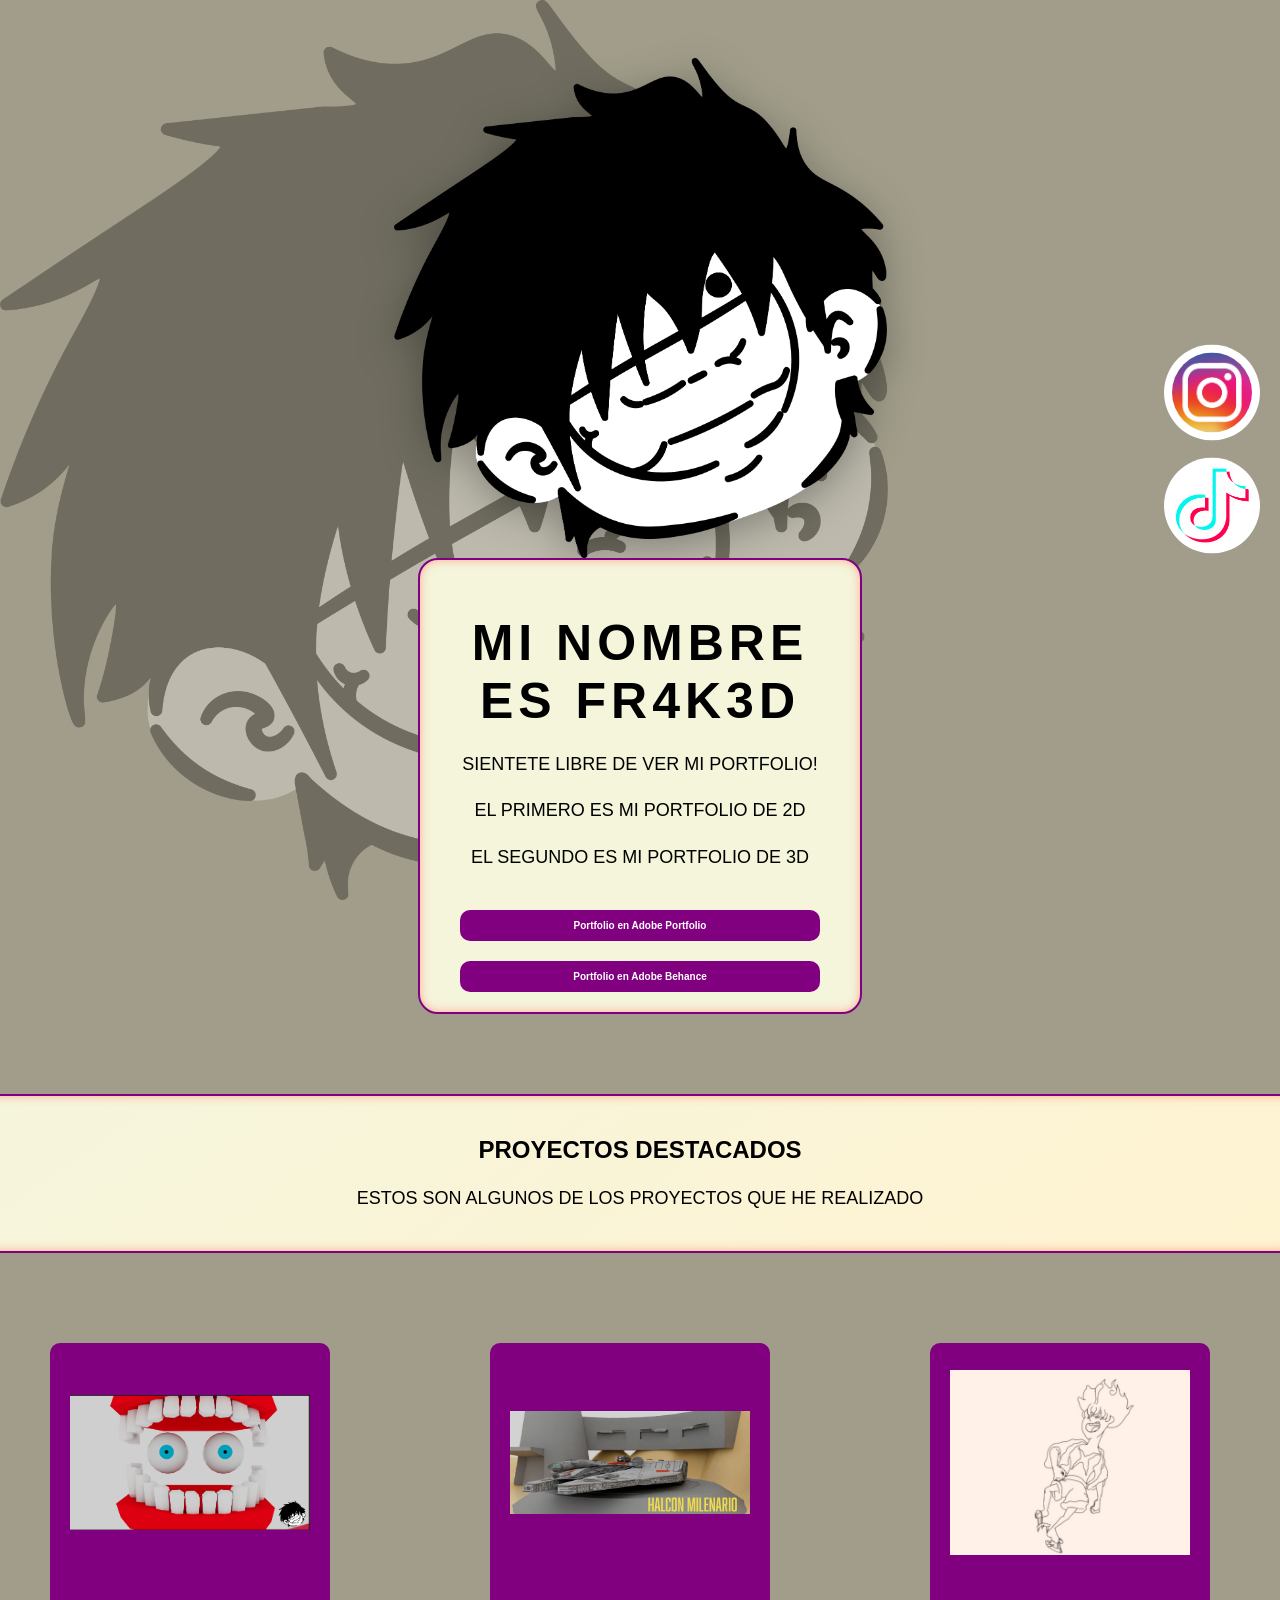
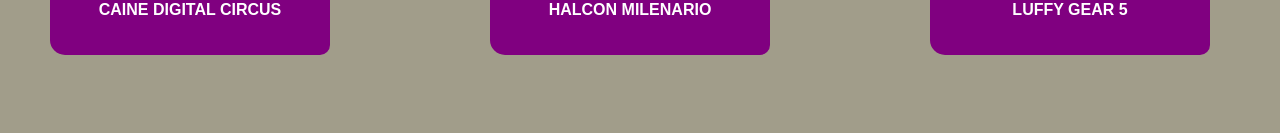
==== index.html @ 6e53e51e "Add files via upload" ====
<!DOCTYPE html>
<html lang="es-MX">
<head>
    <meta charset="UTF-8">
    <meta name="viewport" content="width=device-width, initial-scale=1.0">
    <title>Document</title>
    <link rel="stylesheet" href="style.css">    
</head>
<body>
    
    <div class="contenedor"></div>

    <div class="texto">

        <h1>MI NOMBRE ES FR4K3D</h1>

        <p>SIENTETE LIBRE DE VER MI PORTFOLIO!</p>

        <p>EL PRIMERO ES MI PORTFOLIO DE 2D</p>

        <p>EL SEGUNDO ES MI PORTFOLIO DE 3D</p>

        <a href="https://al030134312120.myportfolio.com/" class="boton-redireccion">
            Portfolio en Adobe Portfolio
        </a>

        <br>

        <a href="https://www.behance.net/carlorodrigu1" class="boton-redireccion">
            Portfolio en Adobe Behance
        </a>

    </div>


    <div class="caja-proyectos">
        
        <h2>PROYECTOS DESTACADOS</h2>

        <p>
            ESTOS SON ALGUNOS DE LOS PROYECTOS QUE HE REALIZADO
        </p>
    </div>

    <div class="proyectos-grid">
        <div class="card caine-digital-circus">
            <a href="https://al030134312120.myportfolio.com/caine-digital-circus" class="boton-redireccion">
                <img src="DIGITAL_CIRCUS_CANE.png" alt="CAINE DIGITAL CIRCUS">

                <h3>CAINE DIGITAL CIRCUS</h3>
    
            </a>
        </div>

        <div class="card halcon-milenario">
            <a href="https://www.behance.net/gallery/245576277/HALCON-MILENARIO" class="boton-redireccion">
                <img src="HALCON_MILENARIO.png" alt="HALCON MILENARIO">

                <h3>HALCON MILENARIO</h3>
    
            </a>
        </div>

        <div class="card luffy-gear-5-transformacion">
            <a href="https://al030134312120.myportfolio.com/luffy-gear-5-transformacion" class="boton-redireccion">
                <img src="LUFFY_GEAR_5.png" alt="LUFFY GEAR 5 TRANSFORMATION">

                <h3>LUFFY GEAR 5</h3>
    
            </a>
        </div>

    </div>
    <div class="redes-fijas">

        <a href="https://www.instagram.com/fr4k3d?igsh=MTZzcXRoNm95N3poaQ==" target="_blank">
            <img src="instagram_icono.png" alt="INSTAGRAM">
        </a>

        <a href="https://www.tiktok.com/@jrfkirng?_r=1&_t=ZS-96EQ68YxciD" target="_blank">
            <img src="tiktok_icono.png" alt="TIKTOK">
        </a>

    </div>


</body>
</html>
---- style.css ----
@keyframes flotar {
    0%, 100% {
        transform: translateY(0);
    }
    50% {
        transform: translateY(-35px);
    }
}

body{
    position: relative
}

body::before{
    content: "";
    position: fixed;
    top: 0;
    left: 0;
    width: 100%;
    height: 100%;

    background-image: url("LOGO_FINAL_EN_NEGRO.png");
    background-size: contain;
    background-repeat: no-repeat;
    background-position: left center;

    opacity: 0.3;

    z-index: 0;

    pointer-events: none;
}

body,html{
    font-family: Arial, Helvetica, sans-serif;
    min-height: 100vh;
    width: 100%;

    display: flex;
    flex-direction: column;

    justify-content: flex-start;
    align-items: center;
    background-color: #a19d8a;

    overflow-x: hidden;
}

.contenedor{
    filter: drop-shadow(0px 10px 20px rgba(0, 0, 0, 0.3));
    margin-top: 50px;
    
    width: 500px;
    height: 500px;
    background-image: url("LOGO_FINAL_EN_NEGRO.png");
    background-size: contain;
    background-repeat: no-repeat;
    background-position: center;
    display: flex;
    justify-content: center;
    align-items: center;
    border-radius: 20px;

    animation: flotar 3s ease-in-out infinite;
}
.texto{
    width: 400px;
    text-align: center;
    padding: 20px;
    background-color: beige;
    border: 2px solid purple;
    border-radius: 20px;
    box-shadow: inset 0 0 10px rgba(255, 99, 71, 0.5);

    position: relative;
    z-index: 1;
}
h1{
    font-size: 50px;
    letter-spacing: 5px;
    font-weight: bold;
    margin-bottom: 20px;
}
p{
    font-size: 18px;
    line-height: 1.6;
}
a{
    font-size: 10px;
    text-decoration: underline;
    color:purple;
    font-weight: bold;
    transition: 0.3s;
}
.boton-redireccion{
    background-color: purple;
    color: white;
    padding: 10px 20px;
    display: inline-block;
    margin-top: 20px;
    border-radius: 10px;
    text-decoration: none;
    text-align: center;
    width: 80%;
}
.boton-redireccion:hover{
    background-color: indigo;
}

/* SECCION PROYECTOS */
.proyectos{
    margin-top: 80px;

    width: 100%;
    padding: 50px;
    text-align: center;
}
.proyectos-grid{
    width: 100%;
    display: grid;
    grid-template-columns: repeat(3, 1fr);
    gap: 40px;
    padding: 50px;
    justify-items: center;
}

/*CARD*/
.card{
    overflow: hidden;
    width: 300px;
    border-radius: 15px;
    margin: 20px;
    transition: transform 0.3s ease;
}
.card img{
    width: 100%;
    height: 220px;
    object-fit: contain;
}

.card h3{
    padding: 10px;
    font-size: 16px;
    color: white;
    text-align: center;
}
.card a{
    color: inherit;
    text-decoration: none;
}
.card:hover{
    transform: scale(1.05);
    box-shadow: 0 10px 20px rgba(0, 0, 0, 0.2);
}

/*POSICIONES*/

.caine-digital-circus{
    grid-column: 1;
}
.halcon-milenario{
    grid-column: 2;
}
.luffy-gear-5-transformacion{
    grid-column: 3;
}

/*REDES SOCIALES*/
.redes-fijas{
    position: fixed;
    right: 20px;
    top: 50%;
    transform: translateY(-50%);

    display: flex;
    flex-direction: column;
    gap: 15px;
    z-index: 999;
}

.redes-fijas img{
    width: 80px;
    height: 80px;
    
    background-color: white;
    padding: 8px;
    border-radius: 50%;

    box-shadow: inset 0 4 10px rgba(141, 71, 255, 0.5);
    transition: transform 0.3s ease;
}

.redes-fijas img:hover{
    transform: scale(1.2);
}

.caja-proyectos{
    width: 100%;
    padding: 20px;
    text-align: center;
    background: linear-gradient(145deg, beige,#fff3d1);
    border: 2px solid purple;
    border-radius: 20px;
    box-shadow: inset 0 0 10px rgba(255, 99, 71, 0.5);
    margin-top: 80px;
}
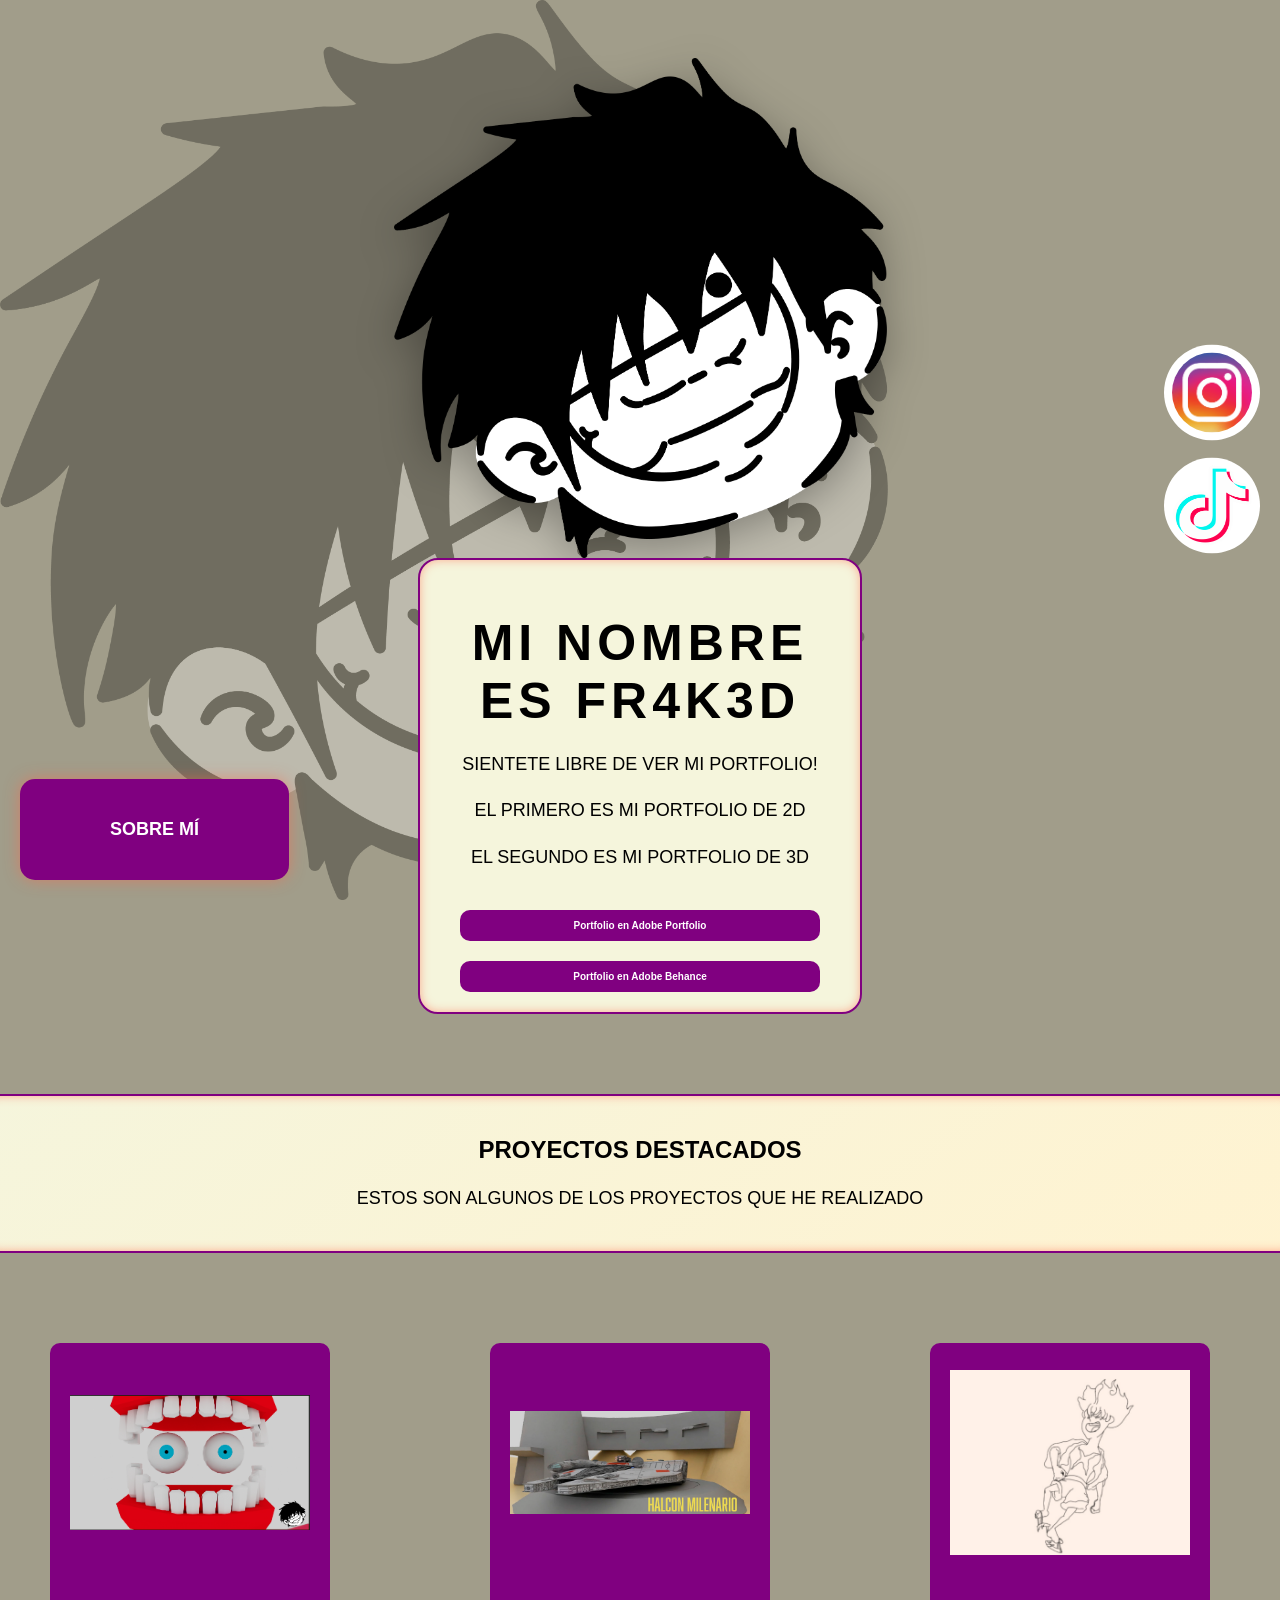
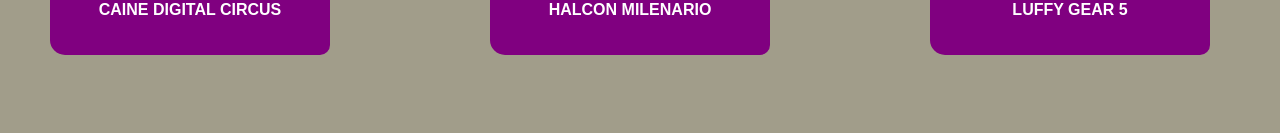
==== commit 60127aa4: "Add files via upload" ====
--- a/index.html
+++ b/index.html
@@ -6,6 +6,7 @@
     <title>Document</title>
     <link rel="stylesheet" href="style.css">    
 </head>
+
 <body>
     
     <div class="contenedor"></div>
@@ -83,6 +84,9 @@
 
     </div>
 
+    <a href="sobremi.html" class="boton-sobre-mi">
+        SOBRE MÍ
+    </a>
 
 </body>
 </html>
--- a/style.css
+++ b/style.css
@@ -203,4 +203,164 @@
     border-radius: 20px;
     box-shadow: inset 0 0 10px rgba(255, 99, 71, 0.5);
     margin-top: 80px;
+}
+ .boton-sobre-mi{
+        position:fixed;
+
+        left: 20px;
+        bottom: 20px;
+
+        z-index: 999;
+
+        background-color: purple;
+        color: white;
+        padding: 40px 90px;
+        font-size: 18px;
+        font-weight: bold;
+        border-radius: 15px;
+        text-decoration: none;
+        font-weight: bold;
+        box-shadow: 0 0 15px rgba(255, 99, 71, 0.5);
+        transition: transform 0.3s ease
+    }
+    .boton-sobre-mi:hover{
+        background-color: indigo;
+        transform: scale(1.1);
+
+    }
+.pagina-sobre-mi{
+    width: 80%;
+    max-width: 800px;
+
+    margin-top: 100px;
+    padding: 30px;
+    text-align: center;
+    background: linear-gradient(145deg, beige,#fff3d1);
+    border: 2px solid purple;
+    border-radius: 20px;
+
+    box-shadow: inset 0 0 10px rgba(255, 99, 71, 0.5);
+
+    position: relative;
+    z-index: 1;
+}
+
+/*RESPONSIVE PARA MOVILES*/
+@media (max-width: 768px){
+
+    body{
+        padding: 20px;
+    }
+
+    /* LOGO PRINCIPAL */
+    .contenedor{
+        width: 250px;
+        height: 250px;
+        margin-top: 20px;
+    }
+
+    /* CAJA DE TEXTO */
+    .texto{
+        width: 90%;
+        padding: 15px;
+    }
+
+    h1{
+        font-size: 28px;
+        letter-spacing: 2px;
+    }
+
+    p{
+        font-size: 15px;
+    }
+
+    .boton-redireccion{
+        width: 100%;
+        font-size: 14px;
+        padding: 12px;
+    }
+
+    /* PROYECTOS */
+    .proyectos-grid{
+        grid-template-columns: 1fr;
+        padding: 20px;
+        gap: 20px;
+    }
+
+    .card{
+        width: 100%;
+        max-width: 320px;
+        margin: 0;
+    }
+
+    .card img{
+        height: auto;
+    }
+
+    .card h3{
+        font-size: 14px;
+    }
+
+    /* REDES SOCIALES */
+    .redes-fijas{
+        right: 10px;
+        bottom: 20px;
+        top: auto;
+        transform: none;
+
+        flex-direction: row;
+    }
+
+    .redes-fijas img{
+        width: 55px;
+        height: 55px;
+        background-color: white;
+        padding: 8px;
+        border-radius: 50%;
+        box-shadow: inset 0 0 15px rgba(141, 71, 255, 0.5); 
+        transition:
+            transform 0.3s ease;
+            box-shadow: 0.3s ease;
+            filter: 0.3s ease;
+    }
+
+    .redes-fijas img:hover{
+        transform: scale(1.1)rotate(8deg);
+
+        box-shadow:
+         0 0 25px rgba(141, 71, 255, 0.8),
+         0 0 50px rgba(141, 71, 255, 0.6);
+
+        filter:brightness(1.15);
+    }
+    .boton-sobre-mi{
+        left: 10px;
+        bottom: 10px;
+
+        padding: 12px 15px;
+
+        font-size: 12px;
+    }
+   
+
+    html{
+        scroll-behavior: smooth;
+    }
+
+    /* CAJA PROYECTOS */
+    .caja-proyectos{
+        width: 90%;
+        padding: 15px;
+    }
+
+    /* FONDO */
+    body::before{
+        background-position: center top;
+        background-size: 120%;
+        opacity: 0.1;
+    }
+
+
+body{
+    padding-bottom: 110px;
 }
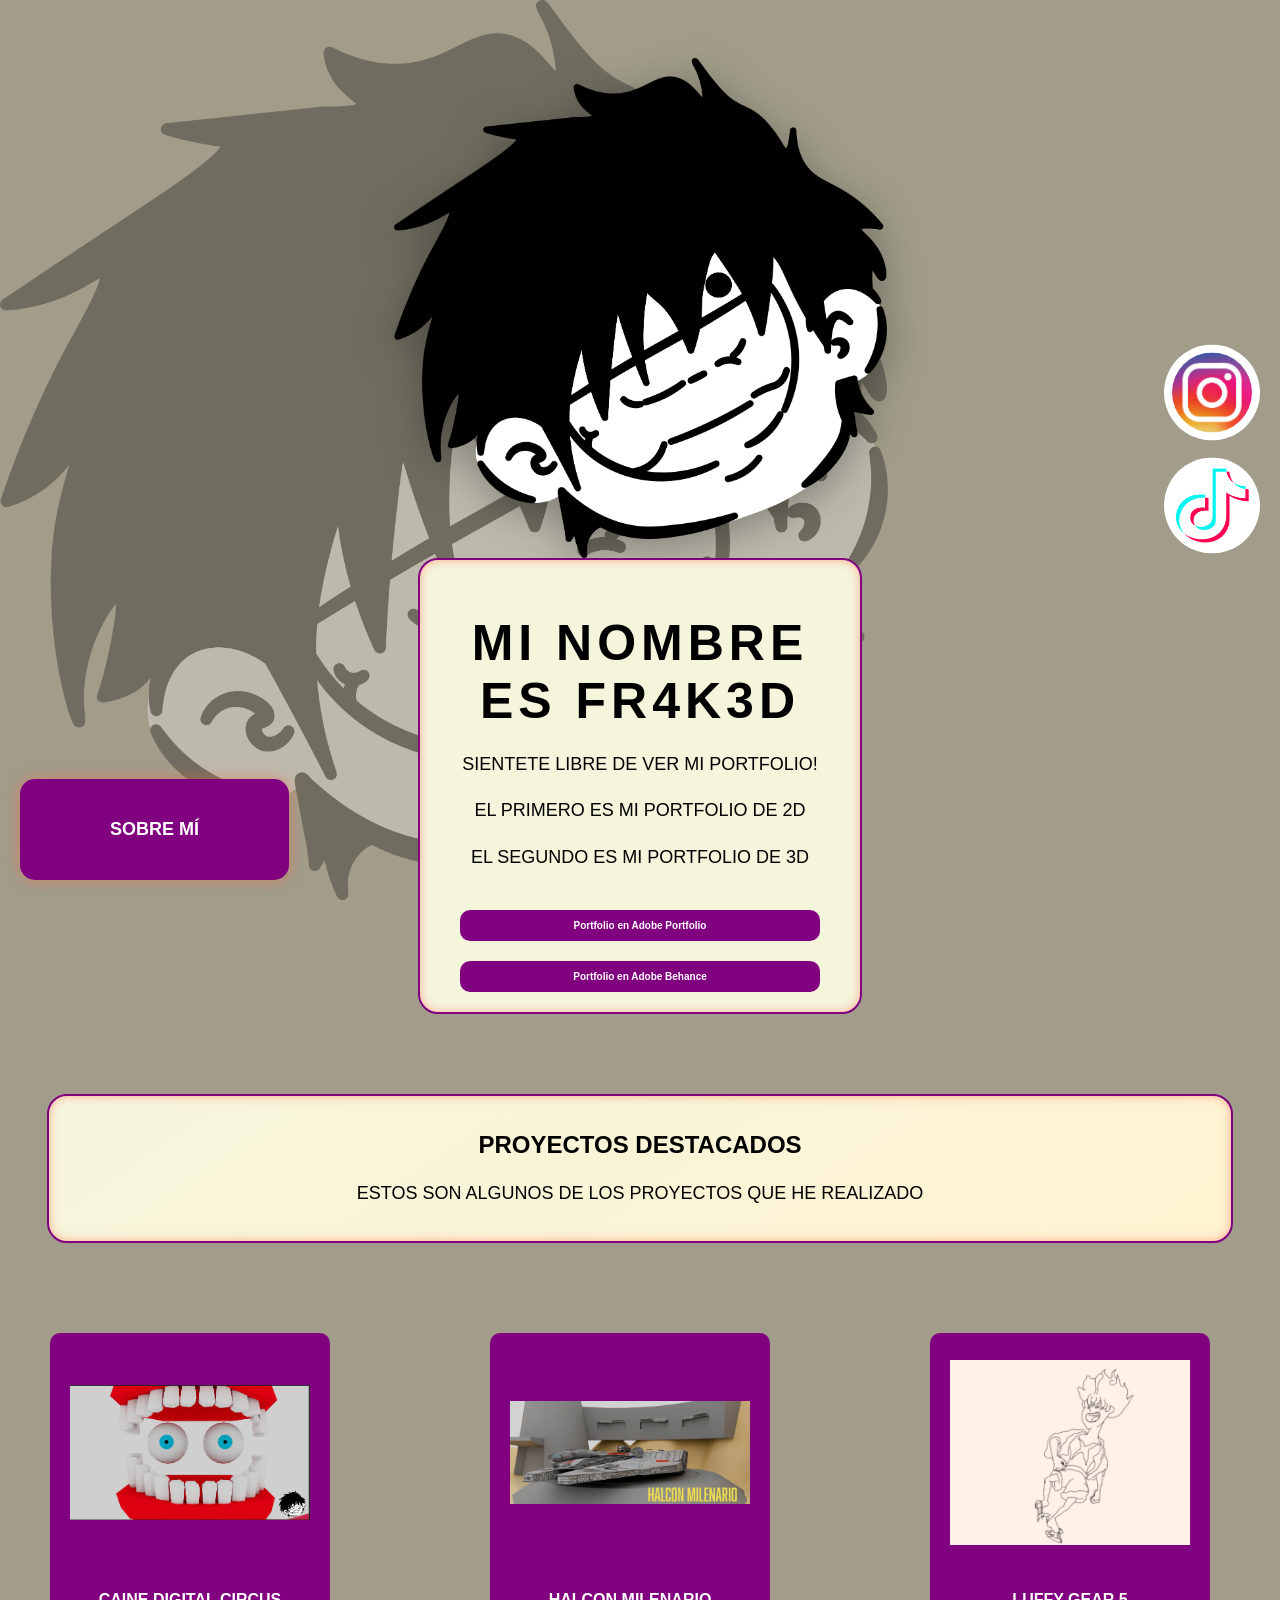
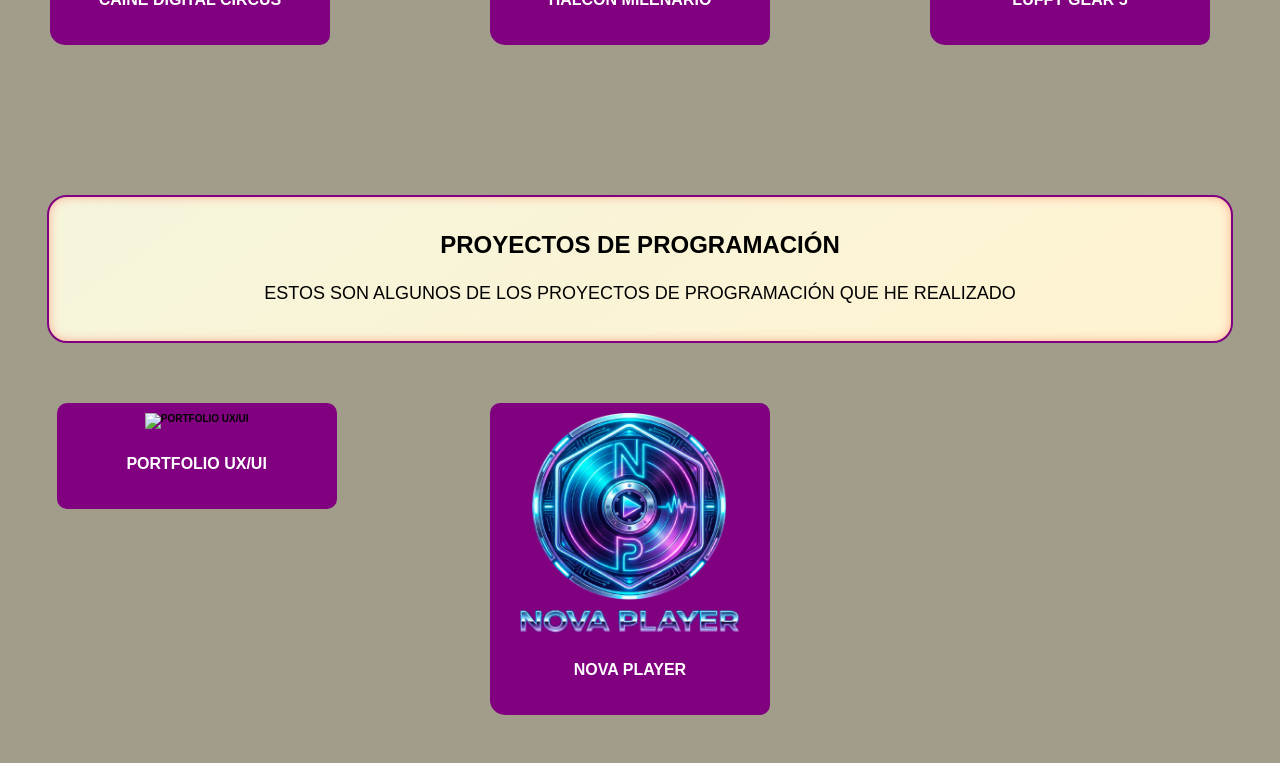
==== commit b38fed96: "Add files via upload" ====
--- a/index.html
+++ b/index.html
@@ -72,6 +72,30 @@
         </div>
 
     </div>
+    <div class = "caja-proyectos">
+        <h2>PROYECTOS DE PROGRAMACIÓN</h2>
+
+        <p>
+            ESTOS SON ALGUNOS DE LOS PROYECTOS DE PROGRAMACIÓN QUE HE REALIZADO
+        </p>
+    </div>
+    <div class="proyectos-programacion-grid">
+        <div class="card">
+            <a href="https://www.behance.net/gallery/251042941/PORTFOLIO-UXUI" class="boton-redireccion">
+                <img src="PORTFOLIO_UXUI.png" alt="PORTFOLIO UX/UI">
+
+                <h3>PORTFOLIO UX/UI</h3>
+    
+            </a>
+        </div>
+        <div class="card">
+            <a href="https://www.behance.net/gallery/251133911/NOVA-PLAYER-EN-PROCESO" class="boton-redireccion">
+                <img src="NOVA_PLAYER.png" alt="NOVA PLAYER">
+
+                <h3>NOVA PLAYER</h3>
+            </a>
+        </div>
+    </div>
     <div class="redes-fijas">
 
         <a href="https://www.instagram.com/fr4k3d?igsh=MTZzcXRoNm95N3poaQ==" target="_blank">
--- a/style.css
+++ b/style.css
@@ -245,6 +245,26 @@
     z-index: 1;
 }
 
+ /* CAJA PROYECTOS */
+    .caja-proyectos{
+        width: 90%;
+        padding: 15px;
+        text-align: center;
+        background: linear-gradient(145deg, beige,#fff3d1);
+        border: 2px solid purple;
+        border-radius: 20px;
+        box-shadow: inset 0 0 10px rgba(255, 99, 71, 0.5);
+        margin-top: 80px;
+    }
+    .proyectos-programacion-grid{
+        width: 100%;
+        padding: 20px;
+        gap: 20px;
+        display: grid;
+        grid-template-columns: repeat(3, 1fr);
+        justify-items: center;
+    }
+
 /*RESPONSIVE PARA MOVILES*/
 @media (max-width: 768px){
 
@@ -346,12 +366,8 @@
     html{
         scroll-behavior: smooth;
     }
-
-    /* CAJA PROYECTOS */
-    .caja-proyectos{
-        width: 90%;
-        padding: 15px;
-    }
+    
+    
 
     /* FONDO */
     body::before{
@@ -361,6 +377,16 @@
     }
 
 
+    /* FONDO PROGRAMACIÓN */
+    body::before{
+        background-position: center top;
+        background-size: 120%;
+        opacity: 0.1;
+    }
+
+
+
 body{
     padding-bottom: 110px;
+}
 }
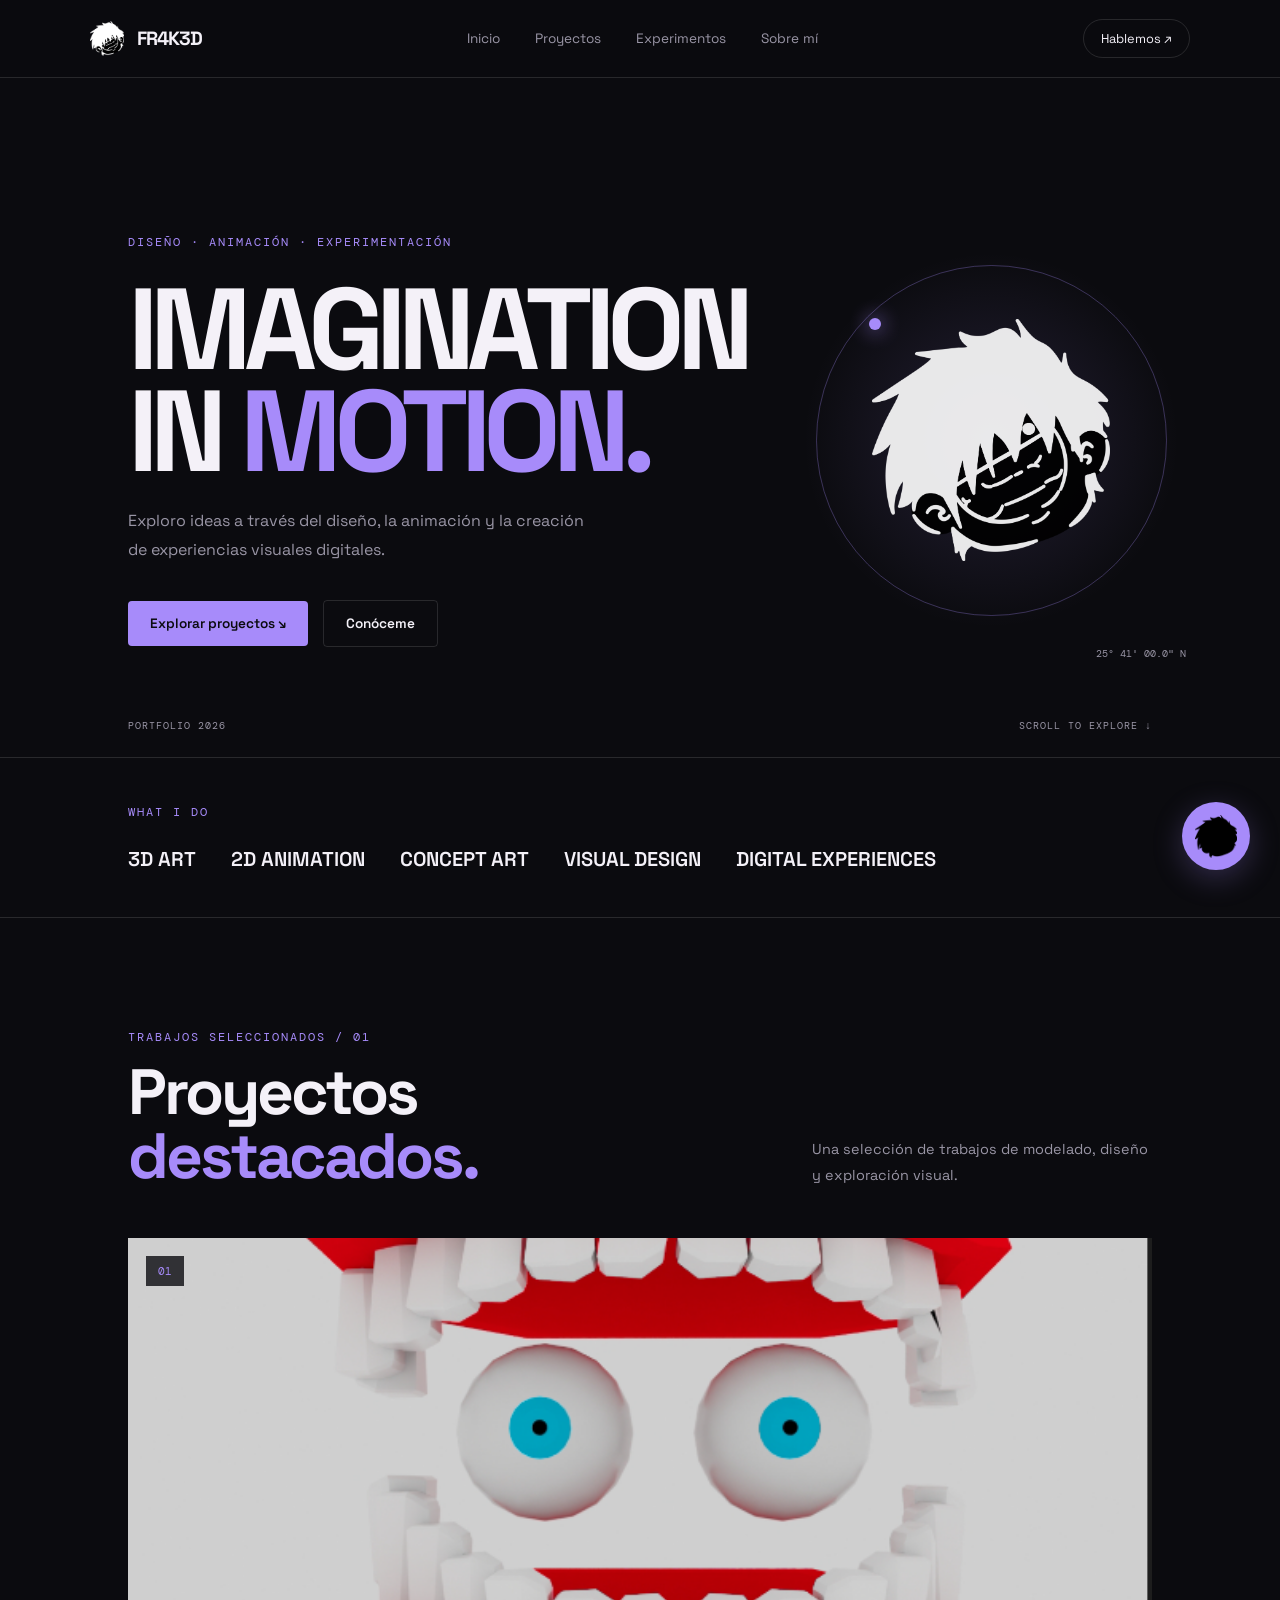
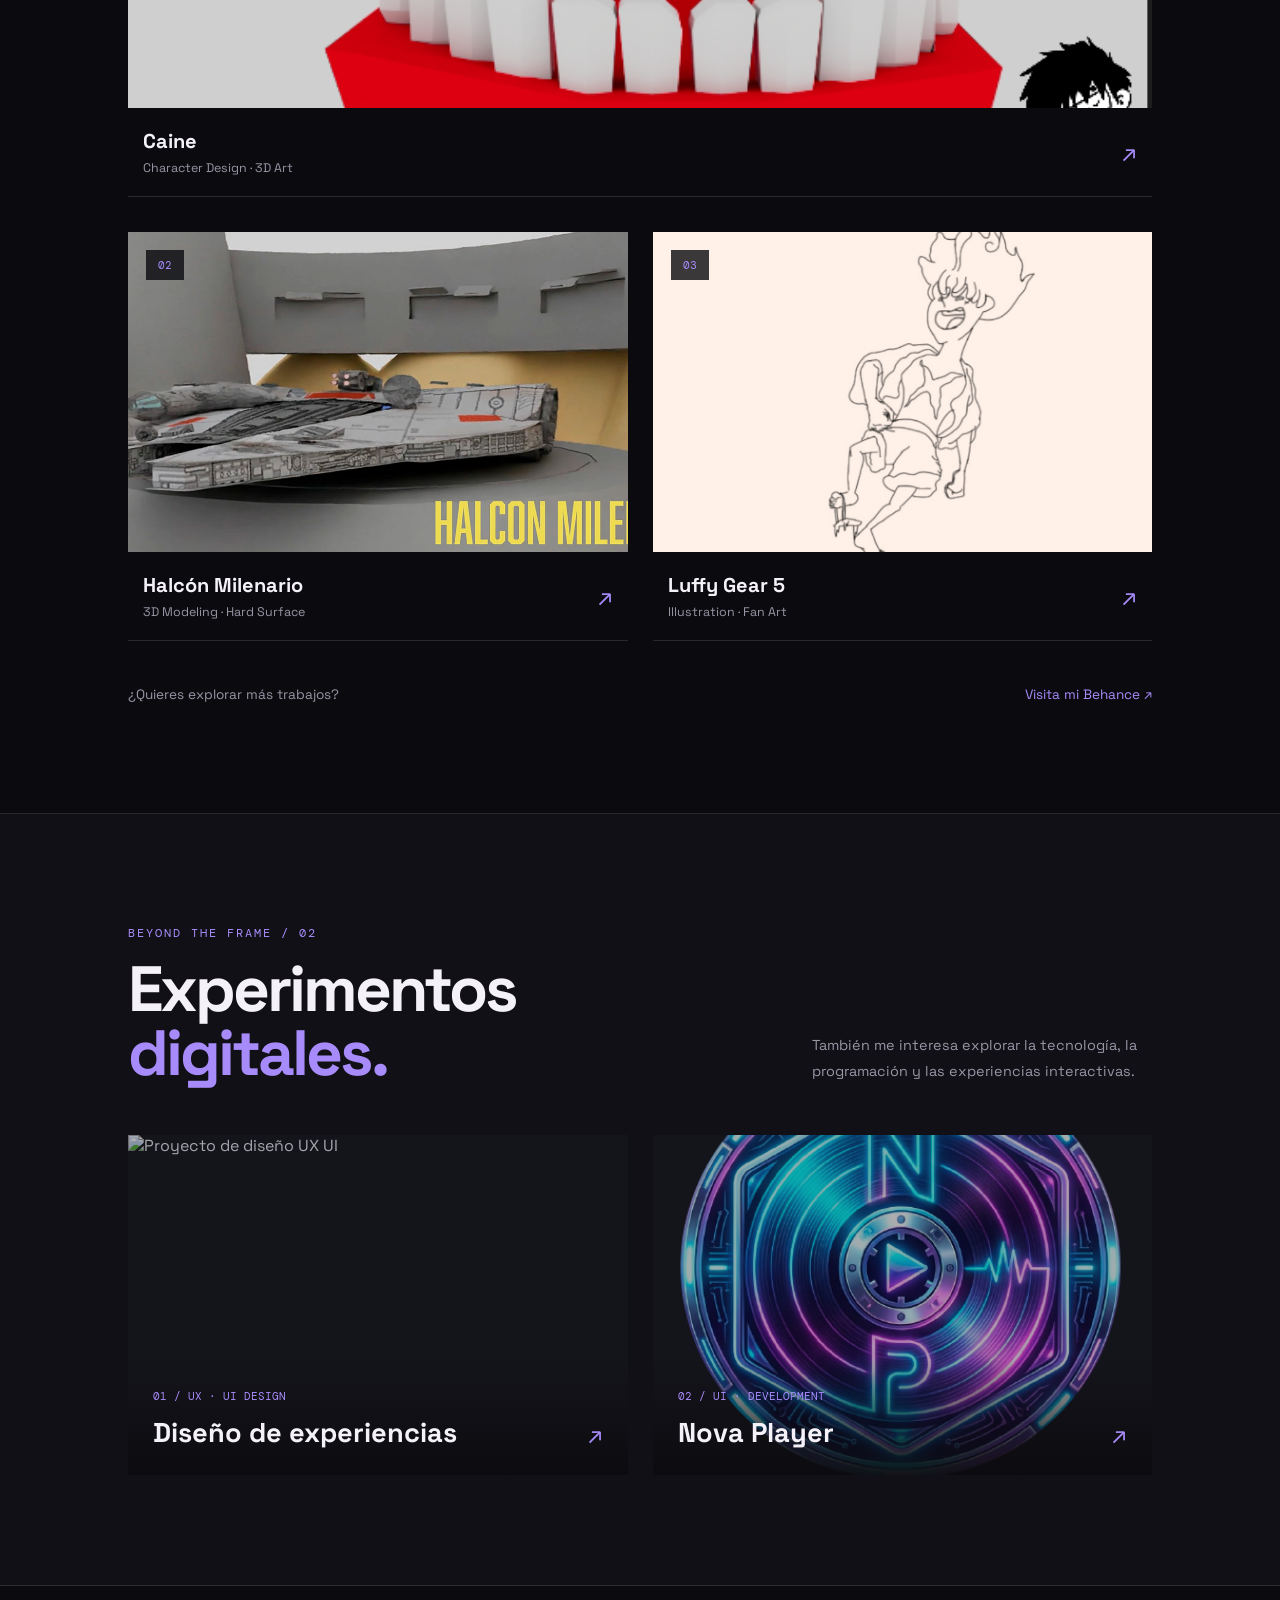
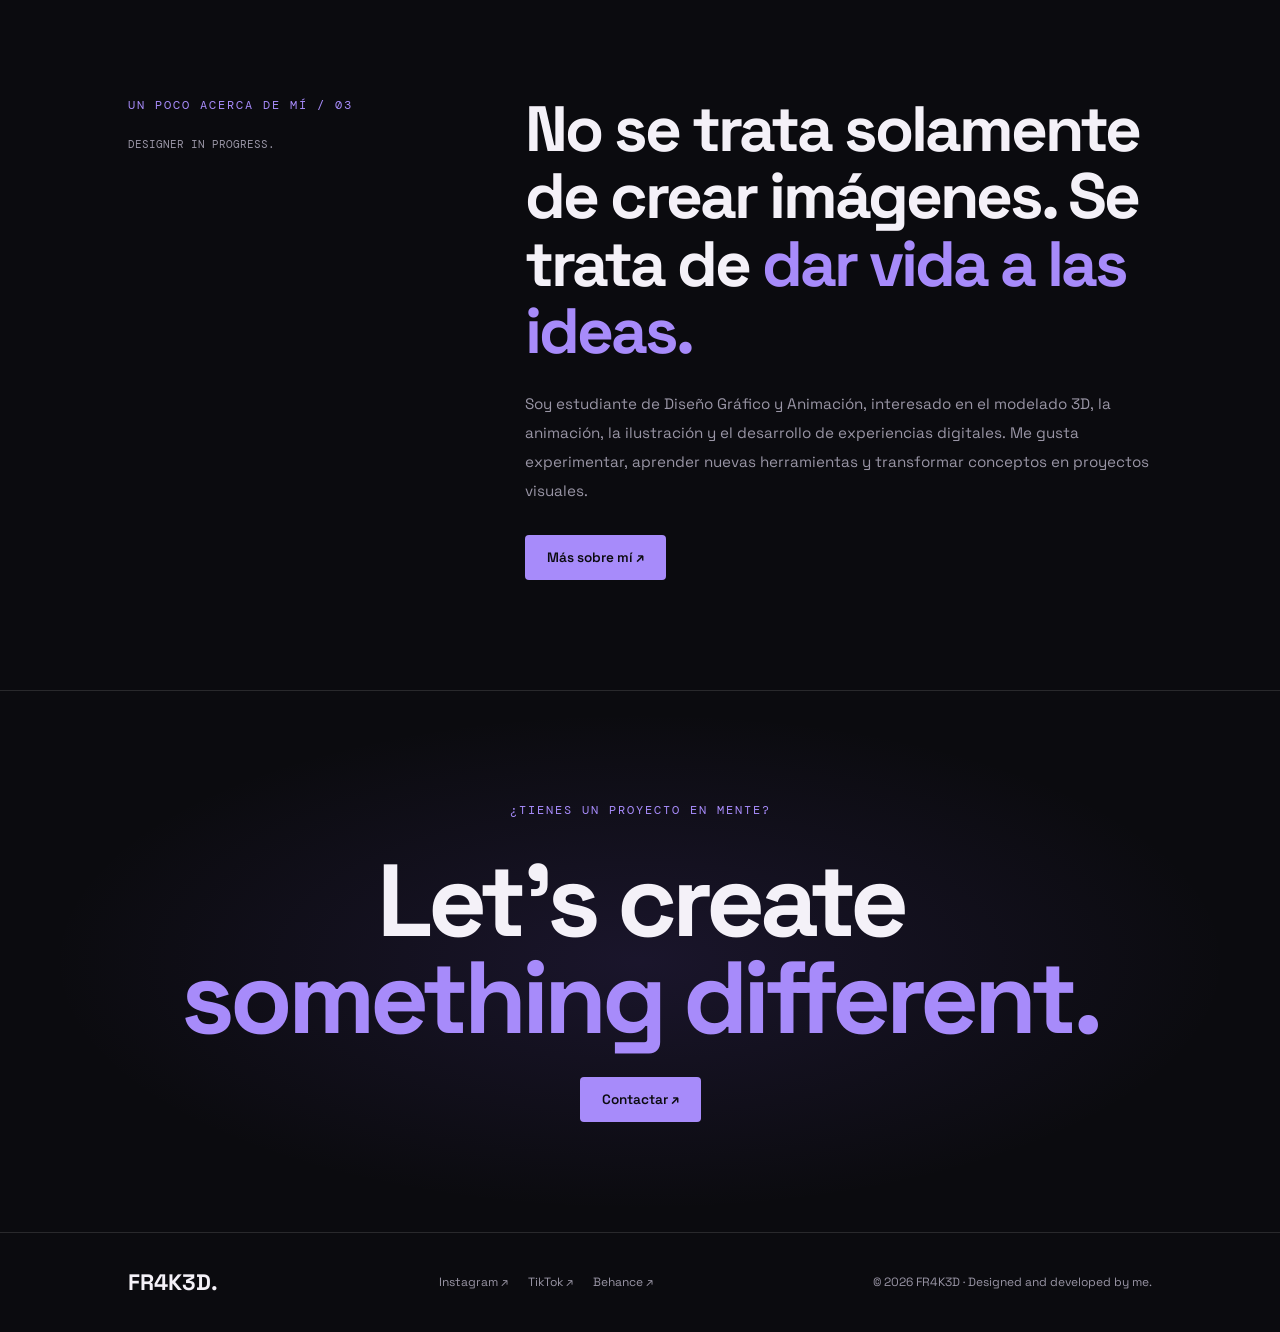
==== commit 66e5d9b7: "Add files via upload" ====
--- a/index.html
+++ b/index.html
@@ -1,116 +1,304 @@
+
 <!DOCTYPE html>
-<html lang="es-MX">
+<html lang="es">
+
 <head>
     <meta charset="UTF-8">
     <meta name="viewport" content="width=device-width, initial-scale=1.0">
-    <title>Document</title>
-    <link rel="stylesheet" href="style.css">    
+
+    <title>FR4K3D | Animation & Digital Art</title>
+
+    <link rel="icon" type="image/png" href="LOGO_FINAL_EN_NEGRO.png">
+    <link rel="stylesheet" href="style.css">
 </head>
 
 <body>
-    
-    <div class="contenedor"></div>
-
-    <div class="texto">
-
-        <h1>MI NOMBRE ES FR4K3D</h1>
-
-        <p>SIENTETE LIBRE DE VER MI PORTFOLIO!</p>
-
-        <p>EL PRIMERO ES MI PORTFOLIO DE 2D</p>
-
-        <p>EL SEGUNDO ES MI PORTFOLIO DE 3D</p>
-
-        <a href="https://al030134312120.myportfolio.com/" class="boton-redireccion">
-            Portfolio en Adobe Portfolio
+
+    <!-- HEADER -->
+    <header class="header">
+        <a href="#inicio" class="brand">
+            <img src="LOGO_FINAL_EN_NEGRO.png" alt="FR4K3D Logo">
+            <span>FR4K3D</span>
         </a>
 
-        <br>
-
-        <a href="https://www.behance.net/carlorodrigu1" class="boton-redireccion">
-            Portfolio en Adobe Behance
-        </a>
-
-    </div>
-
-
-    <div class="caja-proyectos">
-        
-        <h2>PROYECTOS DESTACADOS</h2>
-
-        <p>
-            ESTOS SON ALGUNOS DE LOS PROYECTOS QUE HE REALIZADO
-        </p>
-    </div>
-
-    <div class="proyectos-grid">
-        <div class="card caine-digital-circus">
-            <a href="https://al030134312120.myportfolio.com/caine-digital-circus" class="boton-redireccion">
-                <img src="DIGITAL_CIRCUS_CANE.png" alt="CAINE DIGITAL CIRCUS">
-
-                <h3>CAINE DIGITAL CIRCUS</h3>
-    
+        <nav class="nav">
+            <a href="#inicio">Inicio</a>
+            <a href="#proyectos">Proyectos</a>
+            <a href="#experimentos">Experimentos</a>
+            <a href="#sobre-mi">Sobre mí</a>
+        </nav>
+
+        <a href="#contacto" class="header-contact">Hablemos ↗</a>
+    </header>
+
+
+    <main>
+
+        <!-- HERO -->
+        <section class="hero" id="inicio">
+
+            <div class="hero-content">
+                <p class="eyebrow">DISEÑO · ANIMACIÓN · EXPERIMENTACIÓN</p>
+
+                <h1>
+                    IMAGINATION<br>
+                    IN <span>MOTION.</span>
+                </h1>
+
+                <p class="hero-description">
+                    Exploro ideas a través del diseño, la animación
+                    y la creación de experiencias visuales digitales.
+                </p>
+
+                <div class="hero-buttons">
+                    <a href="#proyectos" class="button-primary">
+                        Explorar proyectos ↘
+                    </a>
+
+                    <a href="sobremi.html" class="button-secondary">
+                        Conóceme
+                    </a>
+                </div>
+            </div>
+
+            <div class="hero-visual">
+                <img src="LOGO_FINAL_EN_NEGRO.png" alt="Identidad visual FR4K3D">
+                <div class="hero-orbit"></div>
+                <span class="hero-coordinate">25° 41' 00.0" N</span>
+            </div>
+
+            <div class="hero-bottom">
+                <span>PORTFOLIO 2026</span>
+                <span>SCROLL TO EXPLORE ↓</span>
+            </div>
+
+        </section>
+
+
+        <!-- ÁREAS -->
+        <section class="disciplines">
+            <p class="eyebrow">WHAT I DO</p>
+
+            <div class="discipline-list">
+                <span>3D ART</span>
+                <span>2D ANIMATION</span>
+                <span>CONCEPT ART</span>
+                <span>VISUAL DESIGN</span>
+                <span>DIGITAL EXPERIENCES</span>
+            </div>
+        </section>
+
+
+        <!-- PROYECTOS -->
+        <section class="projects section" id="proyectos">
+
+            <div class="section-heading">
+                <div>
+                    <p class="eyebrow">TRABAJOS SELECCIONADOS / 01</p>
+                    <h2>Proyectos <span>destacados.</span></h2>
+                </div>
+
+                <p>
+                    Una selección de trabajos de modelado,
+                    diseño y exploración visual.
+                </p>
+            </div>
+
+
+            <div class="project-grid">
+
+                <!-- CAINE -->
+                <a class="project-card project-large"
+                   href="https://al030134312120.myportfolio.com/caine-digital-circus"
+                   target="_blank" rel="noopener noreferrer">
+
+                    <div class="project-image">
+                        <img src="DIGITAL_CIRCUS_CANE.png" alt="Proyecto 3D de Caine">
+                        <span class="project-number">01</span>
+                    </div>
+
+                    <div class="project-info">
+                        <div>
+                            <h3>Caine</h3>
+                            <p>Character Design · 3D Art</p>
+                        </div>
+                        <span class="project-arrow">↗</span>
+                    </div>
+                </a>
+
+
+                <!-- HALCON MILENARIO -->
+                <a class="project-card"
+                   href="https://www.behance.net/carlorodrigu1"
+                   target="_blank" rel="noopener noreferrer">
+
+                    <div class="project-image">
+                        <img src="HALCON_MILENARIO.png" alt="Modelado 3D del Halcón Milenario">
+                        <span class="project-number">02</span>
+                    </div>
+
+                    <div class="project-info">
+                        <div>
+                            <h3>Halcón Milenario</h3>
+                            <p>3D Modeling · Hard Surface</p>
+                        </div>
+                        <span class="project-arrow">↗</span>
+                    </div>
+                </a>
+
+
+                <!-- LUFFY -->
+                <a class="project-card"
+                   href="https://al030134312120.myportfolio.com/luffy-gear-5-transformacion"
+                   target="_blank" rel="noopener noreferrer">
+
+                    <div class="project-image">
+                        <img src="LUFFY_GEAR_5.png" alt="Ilustración de Luffy Gear 5">
+                        <span class="project-number">03</span>
+                    </div>
+
+                    <div class="project-info">
+                        <div>
+                            <h3>Luffy Gear 5</h3>
+                            <p>Illustration · Fan Art</p>
+                        </div>
+                        <span class="project-arrow">↗</span>
+                    </div>
+                </a>
+
+            </div>
+
+            <div class="external-portfolio">
+                <span>¿Quieres explorar más trabajos?</span>
+                <a href="https://www.behance.net/carlorodrigu1"
+                   target="_blank" rel="noopener noreferrer">
+                    Visita mi Behance ↗
+                </a>
+            </div>
+
+        </section>
+
+
+        <!-- EXPERIMENTOS DIGITALES -->
+        <section class="experiments section" id="experimentos">
+
+            <div class="section-heading">
+                <div>
+                    <p class="eyebrow">BEYOND THE FRAME / 02</p>
+                    <h2>Experimentos <span>digitales.</span></h2>
+                </div>
+
+                <p>
+                    También me interesa explorar la tecnología,
+                    la programación y las experiencias interactivas.
+                </p>
+            </div>
+
+
+            <div class="experiment-grid">
+
+                <a class="experiment-card"
+                   href="https://www.behance.net/gallery/251042941/PORTFOLIO-UXUI"
+                   target="_blank" rel="noopener noreferrer">
+
+                    <img src="PORTFOLIO_UXUI.png" alt="Proyecto de diseño UX UI">
+
+                    <div class="experiment-info">
+                        <span>01 / UX · UI DESIGN</span>
+                        <h3>Diseño de experiencias</h3>
+                        <span class="experiment-arrow">↗</span>
+                    </div>
+                </a>
+
+
+                <a class="experiment-card"
+                   href="https://www.behance.net/gallery/251133911/NOVA-PLAYER-EN-PROCESO"
+                   target="_blank" rel="noopener noreferrer">
+
+                    <img src="NOVA_PLAYER.png" alt="Proyecto Nova Player">
+
+                    <div class="experiment-info">
+                        <span>02 / UI · DEVELOPMENT</span>
+                        <h3>Nova Player</h3>
+                        <span class="experiment-arrow">↗</span>
+                    </div>
+                </a>
+
+            </div>
+
+        </section>
+
+
+        <!-- SOBRE MI -->
+        <section class="about section" id="sobre-mi">
+
+            <div class="about-label">
+                <p class="eyebrow">UN POCO ACERCA DE MÍ / 03</p>
+                <span>DESIGNER IN PROGRESS.</span>
+            </div>
+
+            <div class="about-content">
+                <h2>
+                    No se trata solamente de crear imágenes.
+                    Se trata de <span>dar vida a las ideas.</span>
+                </h2>
+
+                <p>
+                    Soy estudiante de Diseño Gráfico y Animación,
+                    interesado en el modelado 3D, la animación,
+                    la ilustración y el desarrollo de experiencias digitales.
+                    Me gusta experimentar, aprender nuevas herramientas
+                    y transformar conceptos en proyectos visuales.
+                </p>
+
+                <a href="sobremi.html" class="button-primary">
+                    Más sobre mí ↗
+                </a>
+            </div>
+
+        </section>
+
+
+        <!-- CONTACTO -->
+        <section class="contact section" id="contacto">
+
+            <p class="eyebrow">¿TIENES UN PROYECTO EN MENTE?</p>
+
+            <h2>Let's create<br><span>something different.</span></h2>
+
+            <a href="mailto:TU_CORREO@EJEMPLO.COM" class="button-primary">
+                Contactar ↗
             </a>
+
+        </section>
+
+    </main>
+
+
+    <!-- FOOTER -->
+    <footer class="footer">
+
+        <a href="#inicio" class="footer-brand">FR4K3D.</a>
+
+        <div class="footer-socials">
+            <a href="https://www.instagram.com/fr4k3d/"
+               target="_blank" rel="noopener noreferrer">Instagram ↗</a>
+
+            <a href="https://www.tiktok.com/@jrfkirng"
+               target="_blank" rel="noopener noreferrer">TikTok ↗</a>
+
+            <a href="https://www.behance.net/carlorodrigu1"
+               target="_blank" rel="noopener noreferrer">Behance ↗</a>
         </div>
 
-        <div class="card halcon-milenario">
-            <a href="https://www.behance.net/gallery/245576277/HALCON-MILENARIO" class="boton-redireccion">
-                <img src="HALCON_MILENARIO.png" alt="HALCON MILENARIO">
-
-                <h3>HALCON MILENARIO</h3>
-    
-            </a>
-        </div>
-
-        <div class="card luffy-gear-5-transformacion">
-            <a href="https://al030134312120.myportfolio.com/luffy-gear-5-transformacion" class="boton-redireccion">
-                <img src="LUFFY_GEAR_5.png" alt="LUFFY GEAR 5 TRANSFORMATION">
-
-                <h3>LUFFY GEAR 5</h3>
-    
-            </a>
-        </div>
-
-    </div>
-    <div class = "caja-proyectos">
-        <h2>PROYECTOS DE PROGRAMACIÓN</h2>
-
-        <p>
-            ESTOS SON ALGUNOS DE LOS PROYECTOS DE PROGRAMACIÓN QUE HE REALIZADO
-        </p>
-    </div>
-    <div class="proyectos-programacion-grid">
-        <div class="card">
-            <a href="https://www.behance.net/gallery/251042941/PORTFOLIO-UXUI" class="boton-redireccion">
-                <img src="PORTFOLIO_UXUI.png" alt="PORTFOLIO UX/UI">
-
-                <h3>PORTFOLIO UX/UI</h3>
-    
-            </a>
-        </div>
-        <div class="card">
-            <a href="https://www.behance.net/gallery/251133911/NOVA-PLAYER-EN-PROCESO" class="boton-redireccion">
-                <img src="NOVA_PLAYER.png" alt="NOVA PLAYER">
-
-                <h3>NOVA PLAYER</h3>
-            </a>
-        </div>
-    </div>
-    <div class="redes-fijas">
-
-        <a href="https://www.instagram.com/fr4k3d?igsh=MTZzcXRoNm95N3poaQ==" target="_blank">
-            <img src="instagram_icono.png" alt="INSTAGRAM">
-        </a>
-
-        <a href="https://www.tiktok.com/@jrfkirng?_r=1&_t=ZS-96EQ68YxciD" target="_blank">
-            <img src="tiktok_icono.png" alt="TIKTOK">
-        </a>
-
-    </div>
-
-    <a href="sobremi.html" class="boton-sobre-mi">
-        SOBRE MÍ
-    </a>
+        <p>© 2026 FR4K3D · Designed and developed by me.</p>
+
+    </footer>
+
+
+    <!-- CHATBOT -->
+    <script src="chatbot-loader.js"></script>
 
 </body>
-</html>+</html>
+<!-- <script src="chatbot-loader.js"></script> -->
--- a/style.css
+++ b/style.css
@@ -1,392 +1,841 @@
-@keyframes flotar {
+
+/* =========================================
+   FR4K3D — PORTFOLIO
+   Dark Experimental / Purple Edition
+========================================= */
+
+@import url('https://fonts.googleapis.com/css2?family=DM+Mono:wght@400;500&family=Space+Grotesk:wght@400;500;600;700&display=swap');
+
+
+/* VARIABLES */
+
+:root {
+    --background: #0b0b0f;
+    --surface: #14141b;
+    --surface-light: #1c1b25;
+    --text: #f4f1f8;
+    --muted: #9995a5;
+    --accent: #a78bfa;
+    --accent-dark: #7553d8;
+    --border: rgba(255, 255, 255, 0.12);
+
+    --font-main: 'Space Grotesk', sans-serif;
+    --font-mono: 'DM Mono', monospace;
+}
+
+
+/* RESET */
+
+* {
+    margin: 0;
+    padding: 0;
+    box-sizing: border-box;
+}
+
+html {
+    scroll-behavior: smooth;
+    scroll-padding-top: 100px;
+}
+
+body {
+    background: var(--background);
+    color: var(--text);
+    font-family: var(--font-main);
+    overflow-x: hidden;
+}
+
+a {
+    color: inherit;
+    text-decoration: none;
+}
+
+img {
+    display: block;
+    max-width: 100%;
+}
+
+::selection {
+    background: var(--accent);
+    color: #0b0b0f;
+}
+
+
+/* HEADER */
+
+.header {
+    position: sticky;
+    top: 0;
+    z-index: 1000;
+
+    width: 100%;
+    min-height: 78px;
+    padding: 0 7%;
+
+    display: flex;
+    align-items: center;
+    justify-content: space-between;
+    gap: 30px;
+
+    background: rgba(11, 11, 15, 0.88);
+    backdrop-filter: blur(18px);
+
+    border-bottom: 1px solid var(--border);
+}
+
+.brand {
+    display: flex;
+    align-items: center;
+    gap: 12px;
+
+    font-size: 1.2rem;
+    font-weight: 700;
+    letter-spacing: -1px;
+}
+
+.brand img {
+    width: 35px;
+    height: 35px;
+    object-fit: contain;
+    filter: invert(1);
+}
+
+.nav {
+    display: flex;
+    align-items: center;
+    gap: 35px;
+}
+
+.nav a {
+    color: var(--muted);
+    font-size: 0.85rem;
+    transition: color 0.3s ease;
+}
+
+.nav a:hover {
+    color: var(--accent);
+}
+
+.header-contact {
+    padding: 10px 17px;
+    border: 1px solid var(--border);
+    border-radius: 50px;
+
+    font-size: 0.8rem;
+    transition: 0.3s ease;
+}
+
+.header-contact:hover {
+    background: var(--accent);
+    color: var(--background);
+    border-color: var(--accent);
+}
+
+
+/* HERO */
+
+.hero {
+    position: relative;
+    min-height: 680px;
+    padding: 110px 10% 65px;
+
+    display: flex;
+    align-items: center;
+    justify-content: space-between;
+    gap: 50px;
+
+    overflow: hidden;
+    border-bottom: 1px solid var(--border);
+}
+
+.hero-content {
+    position: relative;
+    z-index: 2;
+    max-width: 700px;
+}
+
+.eyebrow {
+    color: var(--accent);
+    font-family: var(--font-mono);
+    font-size: 0.72rem;
+    letter-spacing: 2px;
+    line-height: 1.8;
+}
+
+.hero h1 {
+    margin: 25px 0;
+    font-size: clamp(4rem, 9vw, 8.5rem);
+    line-height: 0.88;
+    letter-spacing: -8px;
+    font-weight: 700;
+}
+
+.hero h1 span,
+.section-heading h2 span,
+.about-content h2 span,
+.contact h2 span {
+    color: var(--accent);
+}
+
+.hero-description {
+    max-width: 460px;
+    color: var(--muted);
+    font-size: 1rem;
+    line-height: 1.8;
+}
+
+.hero-buttons {
+    display: flex;
+    align-items: center;
+    gap: 15px;
+    margin-top: 35px;
+}
+
+.button-primary,
+.button-secondary {
+    display: inline-flex;
+    align-items: center;
+    justify-content: center;
+
+    padding: 14px 22px;
+    border-radius: 4px;
+
+    font-size: 0.85rem;
+    font-weight: 600;
+
+    transition: 0.3s ease;
+}
+
+.button-primary {
+    background: var(--accent);
+    color: var(--background);
+}
+
+.button-primary:hover {
+    background: #c2adff;
+    transform: translateY(-3px);
+}
+
+.button-secondary {
+    border: 1px solid var(--border);
+    color: var(--text);
+}
+
+.button-secondary:hover {
+    border-color: var(--accent);
+    color: var(--accent);
+}
+
+.hero-visual {
+    position: relative;
+    width: min(35vw, 390px);
+    aspect-ratio: 1;
+    flex-shrink: 0;
+
+    display: grid;
+    place-items: center;
+
+    border-radius: 50%;
+    background: radial-gradient(
+        circle,
+        rgba(167, 139, 250, 0.16),
+        transparent 68%
+    );
+}
+
+.hero-visual img {
+    width: 62%;
+    height: 62%;
+    object-fit: contain;
+    filter: invert(1);
+    opacity: 0.9;
+    animation: floating 5s ease-in-out infinite;
+}
+
+.hero-orbit {
+    position: absolute;
+    inset: 5%;
+    border: 1px solid rgba(167, 139, 250, 0.3);
+    border-radius: 50%;
+    animation: rotate 18s linear infinite;
+}
+
+.hero-orbit::before {
+    content: '';
+    position: absolute;
+    width: 12px;
+    height: 12px;
+    top: 15%;
+    left: 15%;
+    background: var(--accent);
+    border-radius: 50%;
+    box-shadow: 0 0 20px var(--accent);
+}
+
+.hero-coordinate {
+    position: absolute;
+    bottom: -25px;
+    right: 0;
+    color: var(--muted);
+    font-family: var(--font-mono);
+    font-size: 0.65rem;
+}
+
+.hero-bottom {
+    position: absolute;
+    bottom: 25px;
+    left: 10%;
+    right: 10%;
+
+    display: flex;
+    justify-content: space-between;
+
+    color: var(--muted);
+    font-family: var(--font-mono);
+    font-size: 0.65rem;
+    letter-spacing: 1px;
+}
+
+
+/* DISCIPLINES */
+
+.disciplines {
+    padding: 45px 10%;
+    border-bottom: 1px solid var(--border);
+}
+
+.discipline-list {
+    display: flex;
+    flex-wrap: wrap;
+    gap: 15px 35px;
+    margin-top: 22px;
+}
+
+.discipline-list span {
+    color: var(--text);
+    font-size: clamp(0.9rem, 2vw, 1.25rem);
+    font-weight: 600;
+    transition: color 0.3s ease;
+}
+
+.discipline-list span:hover {
+    color: var(--accent);
+}
+
+
+/* GENERAL SECTIONS */
+
+.section {
+    padding: 110px 10%;
+}
+
+.section-heading {
+    display: flex;
+    align-items: end;
+    justify-content: space-between;
+    gap: 40px;
+    margin-bottom: 50px;
+}
+
+.section-heading h2 {
+    margin-top: 12px;
+    font-size: clamp(2.3rem, 5vw, 4.5rem);
+    line-height: 1;
+    letter-spacing: -3px;
+}
+
+.section-heading > p {
+    max-width: 340px;
+    color: var(--muted);
+    font-size: 0.9rem;
+    line-height: 1.8;
+}
+
+
+/* PROJECTS */
+
+.projects {
+    border-bottom: 1px solid var(--border);
+}
+
+.project-grid {
+    display: grid;
+    grid-template-columns: repeat(2, minmax(0, 1fr));
+    gap: 35px 25px;
+}
+
+.project-card {
+    min-width: 0;
+}
+
+.project-large {
+    grid-column: span 2;
+}
+
+.project-image {
+    position: relative;
+    width: 100%;
+    height: 320px;
+    overflow: hidden;
+    background: var(--surface);
+}
+
+.project-large .project-image {
+    height: 470px;
+}
+
+.project-image img {
+    width: 100%;
+    height: 100%;
+    object-fit: cover;
+    transition: transform 0.7s ease, opacity 0.5s ease;
+}
+
+.project-card:hover .project-image img {
+    transform: scale(1.045);
+    opacity: 0.78;
+}
+
+.project-number {
+    position: absolute;
+    top: 18px;
+    left: 18px;
+
+    padding: 8px 12px;
+    background: rgba(11, 11, 15, 0.8);
+    color: var(--accent);
+
+    font-family: var(--font-mono);
+    font-size: 0.7rem;
+}
+
+.project-info {
+    display: flex;
+    align-items: center;
+    justify-content: space-between;
+    padding: 20px 0;
+    border-bottom: 1px solid var(--border);
+}
+
+.project-info h3 {
+    font-size: 1.25rem;
+}
+
+.project-info p {
+    margin-top: 6px;
+    color: var(--muted);
+    font-size: 0.78rem;
+}
+
+.project-arrow {
+    color: var(--accent);
+    font-size: 1.5rem;
+    transition: transform 0.3s ease;
+}
+
+.project-card:hover .project-arrow {
+    transform: translate(5px, -5px);
+}
+
+.external-portfolio {
+    display: flex;
+    justify-content: space-between;
+    align-items: center;
+    gap: 20px;
+    margin-top: 45px;
+    color: var(--muted);
+    font-size: 0.85rem;
+}
+
+.external-portfolio a {
+    color: var(--accent);
+}
+
+.external-portfolio a:hover {
+    text-decoration: underline;
+}
+
+
+/* EXPERIMENTS */
+
+.experiments {
+    background: #101016;
+    border-bottom: 1px solid var(--border);
+}
+
+.experiment-grid {
+    display: grid;
+    grid-template-columns: repeat(2, minmax(0, 1fr));
+    gap: 25px;
+}
+
+.experiment-card {
+    position: relative;
+    min-height: 340px;
+    overflow: hidden;
+    background: var(--surface);
+}
+
+.experiment-card > img {
+    position: absolute;
+    inset: 0;
+    width: 100%;
+    height: 100%;
+    object-fit: cover;
+    opacity: 0.65;
+    transition: transform 0.6s ease, opacity 0.4s ease;
+}
+
+.experiment-card:hover > img {
+    transform: scale(1.05);
+    opacity: 0.35;
+}
+
+.experiment-info {
+    position: absolute;
+    inset: auto 0 0;
+    padding: 25px;
+
+    background: linear-gradient(
+        transparent,
+        rgba(11, 11, 15, 0.95)
+    );
+}
+
+.experiment-info span:first-child {
+    color: var(--accent);
+    font-family: var(--font-mono);
+    font-size: 0.68rem;
+}
+
+.experiment-info h3 {
+    margin-top: 10px;
+    font-size: 1.7rem;
+}
+
+.experiment-arrow {
+    position: absolute;
+    right: 25px;
+    bottom: 25px;
+    color: var(--accent);
+    font-size: 1.5rem;
+}
+
+
+/* ABOUT */
+
+.about {
+    display: grid;
+    grid-template-columns: 0.7fr 1.3fr;
+    gap: 60px;
+    border-bottom: 1px solid var(--border);
+}
+
+.about-label span {
+    display: block;
+    margin-top: 20px;
+    color: var(--muted);
+    font-family: var(--font-mono);
+    font-size: 0.7rem;
+}
+
+.about-content h2 {
+    max-width: 800px;
+    font-size: clamp(2.2rem, 5vw, 4.2rem);
+    line-height: 1.05;
+    letter-spacing: -3px;
+}
+
+.about-content p {
+    max-width: 650px;
+    margin: 25px 0 30px;
+    color: var(--muted);
+    line-height: 1.9;
+    font-size: 0.95rem;
+}
+
+
+/* CONTACT */
+
+.contact {
+    text-align: center;
+    background:
+        radial-gradient(
+            ellipse at center,
+            rgba(117, 83, 216, 0.14),
+            transparent 65%
+        );
+}
+
+.contact h2 {
+    margin: 30px 0;
+    font-size: clamp(3rem, 8vw, 7rem);
+    line-height: 0.95;
+    letter-spacing: -5px;
+}
+
+
+/* FOOTER */
+
+.footer {
+    padding: 35px 10%;
+    display: flex;
+    align-items: center;
+    justify-content: space-between;
+    gap: 25px;
+    flex-wrap: wrap;
+
+    border-top: 1px solid var(--border);
+}
+
+.footer-brand {
+    font-size: 1.4rem;
+    font-weight: 700;
+}
+
+.footer-socials {
+    display: flex;
+    gap: 20px;
+    flex-wrap: wrap;
+}
+
+.footer-socials a,
+.footer p {
+    color: var(--muted);
+    font-size: 0.75rem;
+}
+
+.footer-socials a:hover {
+    color: var(--accent);
+}
+
+
+
+/* =========================================
+   HOVER MORADO — INFORMACIÓN DE PROYECTOS
+========================================= */
+
+/* Transición de la franja */
+.project-info {
+    padding: 20px 15px;
+    background: transparent;
+    border-bottom: 1px solid var(--border);
+    transition: background 0.3s ease, color 0.3s ease;
+}
+
+/* Al pasar el mouse, solamente cambia esta zona */
+.project-card:hover .project-info {
+    background: var(--accent);
+    border-bottom-color: transparent;
+}
+
+/* Título */
+.project-card:hover .project-info h3 {
+    color: #0b0b0f;
+}
+
+/* Descripción */
+.project-card:hover .project-info p {
+    color: #30234d;
+}
+
+/* Flecha */
+.project-card:hover .project-arrow {
+    color: #0b0b0f;
+    transform: translate(5px, -5px);
+}
+
+/* La imagen no cambia al pasar el cursor */
+.project-card:hover .project-image img {
+    transform: none;
+    opacity: 1;
+}
+
+/* ANIMATIONS */
+
+@keyframes floating {
     0%, 100% {
         transform: translateY(0);
     }
+
     50% {
-        transform: translateY(-35px);
-    }
-}
-
-body{
-    position: relative
-}
-
-body::before{
-    content: "";
-    position: fixed;
-    top: 0;
-    left: 0;
-    width: 100%;
-    height: 100%;
-
-    background-image: url("LOGO_FINAL_EN_NEGRO.png");
-    background-size: contain;
-    background-repeat: no-repeat;
-    background-position: left center;
-
-    opacity: 0.3;
-
-    z-index: 0;
-
-    pointer-events: none;
-}
-
-body,html{
-    font-family: Arial, Helvetica, sans-serif;
-    min-height: 100vh;
-    width: 100%;
-
-    display: flex;
-    flex-direction: column;
-
-    justify-content: flex-start;
-    align-items: center;
-    background-color: #a19d8a;
-
-    overflow-x: hidden;
-}
-
-.contenedor{
-    filter: drop-shadow(0px 10px 20px rgba(0, 0, 0, 0.3));
-    margin-top: 50px;
-    
-    width: 500px;
-    height: 500px;
-    background-image: url("LOGO_FINAL_EN_NEGRO.png");
-    background-size: contain;
-    background-repeat: no-repeat;
-    background-position: center;
-    display: flex;
-    justify-content: center;
-    align-items: center;
-    border-radius: 20px;
-
-    animation: flotar 3s ease-in-out infinite;
-}
-.texto{
-    width: 400px;
-    text-align: center;
-    padding: 20px;
-    background-color: beige;
-    border: 2px solid purple;
-    border-radius: 20px;
-    box-shadow: inset 0 0 10px rgba(255, 99, 71, 0.5);
-
-    position: relative;
-    z-index: 1;
-}
-h1{
-    font-size: 50px;
-    letter-spacing: 5px;
-    font-weight: bold;
-    margin-bottom: 20px;
-}
-p{
-    font-size: 18px;
-    line-height: 1.6;
-}
-a{
-    font-size: 10px;
-    text-decoration: underline;
-    color:purple;
-    font-weight: bold;
-    transition: 0.3s;
-}
-.boton-redireccion{
-    background-color: purple;
-    color: white;
-    padding: 10px 20px;
-    display: inline-block;
-    margin-top: 20px;
-    border-radius: 10px;
-    text-decoration: none;
-    text-align: center;
-    width: 80%;
-}
-.boton-redireccion:hover{
-    background-color: indigo;
-}
-
-/* SECCION PROYECTOS */
-.proyectos{
-    margin-top: 80px;
-
-    width: 100%;
-    padding: 50px;
-    text-align: center;
-}
-.proyectos-grid{
-    width: 100%;
-    display: grid;
-    grid-template-columns: repeat(3, 1fr);
-    gap: 40px;
-    padding: 50px;
-    justify-items: center;
-}
-
-/*CARD*/
-.card{
-    overflow: hidden;
-    width: 300px;
-    border-radius: 15px;
-    margin: 20px;
-    transition: transform 0.3s ease;
-}
-.card img{
-    width: 100%;
-    height: 220px;
-    object-fit: contain;
-}
-
-.card h3{
-    padding: 10px;
-    font-size: 16px;
-    color: white;
-    text-align: center;
-}
-.card a{
-    color: inherit;
-    text-decoration: none;
-}
-.card:hover{
-    transform: scale(1.05);
-    box-shadow: 0 10px 20px rgba(0, 0, 0, 0.2);
-}
-
-/*POSICIONES*/
-
-.caine-digital-circus{
-    grid-column: 1;
-}
-.halcon-milenario{
-    grid-column: 2;
-}
-.luffy-gear-5-transformacion{
-    grid-column: 3;
-}
-
-/*REDES SOCIALES*/
-.redes-fijas{
-    position: fixed;
-    right: 20px;
-    top: 50%;
-    transform: translateY(-50%);
-
-    display: flex;
-    flex-direction: column;
-    gap: 15px;
-    z-index: 999;
-}
-
-.redes-fijas img{
-    width: 80px;
-    height: 80px;
-    
-    background-color: white;
-    padding: 8px;
-    border-radius: 50%;
-
-    box-shadow: inset 0 4 10px rgba(141, 71, 255, 0.5);
-    transition: transform 0.3s ease;
-}
-
-.redes-fijas img:hover{
-    transform: scale(1.2);
-}
-
-.caja-proyectos{
-    width: 100%;
-    padding: 20px;
-    text-align: center;
-    background: linear-gradient(145deg, beige,#fff3d1);
-    border: 2px solid purple;
-    border-radius: 20px;
-    box-shadow: inset 0 0 10px rgba(255, 99, 71, 0.5);
-    margin-top: 80px;
-}
- .boton-sobre-mi{
-        position:fixed;
-
-        left: 20px;
-        bottom: 20px;
-
-        z-index: 999;
-
-        background-color: purple;
-        color: white;
-        padding: 40px 90px;
-        font-size: 18px;
-        font-weight: bold;
-        border-radius: 15px;
-        text-decoration: none;
-        font-weight: bold;
-        box-shadow: 0 0 15px rgba(255, 99, 71, 0.5);
-        transition: transform 0.3s ease
-    }
-    .boton-sobre-mi:hover{
-        background-color: indigo;
-        transform: scale(1.1);
-
-    }
-.pagina-sobre-mi{
-    width: 80%;
-    max-width: 800px;
-
-    margin-top: 100px;
-    padding: 30px;
-    text-align: center;
-    background: linear-gradient(145deg, beige,#fff3d1);
-    border: 2px solid purple;
-    border-radius: 20px;
-
-    box-shadow: inset 0 0 10px rgba(255, 99, 71, 0.5);
-
-    position: relative;
-    z-index: 1;
-}
-
- /* CAJA PROYECTOS */
-    .caja-proyectos{
-        width: 90%;
-        padding: 15px;
-        text-align: center;
-        background: linear-gradient(145deg, beige,#fff3d1);
-        border: 2px solid purple;
-        border-radius: 20px;
-        box-shadow: inset 0 0 10px rgba(255, 99, 71, 0.5);
-        margin-top: 80px;
-    }
-    .proyectos-programacion-grid{
+        transform: translateY(-15px);
+    }
+}
+
+@keyframes rotate {
+    from {
+        transform: rotate(0deg);
+    }
+
+    to {
+        transform: rotate(360deg);
+    }
+}
+
+
+/* RESPONSIVE */
+
+@media (max-width: 900px) {
+
+    .header {
+        padding: 0 5%;
+    }
+
+    .nav {
+        gap: 18px;
+    }
+
+    .hero {
+        padding-left: 7%;
+        padding-right: 7%;
+    }
+
+    .hero h1 {
+        letter-spacing: -5px;
+    }
+
+    .section {
+        padding: 85px 7%;
+    }
+
+    .project-large .project-image {
+        height: 380px;
+    }
+
+    .about {
+        gap: 35px;
+    }
+
+    .footer {
+        padding-left: 7%;
+        padding-right: 7%;
+    }
+}
+
+
+@media (max-width: 650px) {
+
+    .header {
+        min-height: auto;
+        padding: 15px 5%;
+        flex-wrap: wrap;
+    }
+
+    .brand {
+        font-size: 1rem;
+    }
+
+    .brand img {
+        width: 28px;
+        height: 28px;
+    }
+
+    .nav {
+        order: 3;
         width: 100%;
-        padding: 20px;
+        justify-content: space-between;
+        gap: 10px;
+        overflow-x: auto;
+    }
+
+    .nav a {
+        white-space: nowrap;
+        font-size: 0.72rem;
+    }
+
+    .header-contact {
+        padding: 8px 12px;
+        font-size: 0.72rem;
+    }
+
+    .hero {
+        min-height: auto;
+        padding: 85px 7% 90px;
+        flex-direction: column;
+        align-items: flex-start;
+        gap: 55px;
+    }
+
+    .hero h1 {
+        font-size: clamp(3.4rem, 16vw, 5.5rem);
+        letter-spacing: -4px;
+    }
+
+    .hero-description {
+        font-size: 0.9rem;
+    }
+
+    .hero-visual {
+        width: min(75vw, 310px);
+        align-self: center;
+    }
+
+    .hero-bottom {
+        left: 7%;
+        right: 7%;
+        font-size: 0.55rem;
+    }
+
+    .disciplines {
+        padding: 35px 7%;
+    }
+
+    .discipline-list {
+        gap: 15px 20px;
+    }
+
+    .section {
+        padding: 75px 7%;
+    }
+
+    .section-heading {
+        align-items: flex-start;
+        flex-direction: column;
         gap: 20px;
-        display: grid;
-        grid-template-columns: repeat(3, 1fr);
-        justify-items: center;
-    }
-
-/*RESPONSIVE PARA MOVILES*/
-@media (max-width: 768px){
-
-    body{
-        padding: 20px;
-    }
-
-    /* LOGO PRINCIPAL */
-    .contenedor{
-        width: 250px;
-        height: 250px;
-        margin-top: 20px;
-    }
-
-    /* CAJA DE TEXTO */
-    .texto{
-        width: 90%;
-        padding: 15px;
-    }
-
-    h1{
-        font-size: 28px;
-        letter-spacing: 2px;
-    }
-
-    p{
-        font-size: 15px;
-    }
-
-    .boton-redireccion{
-        width: 100%;
-        font-size: 14px;
-        padding: 12px;
-    }
-
-    /* PROYECTOS */
-    .proyectos-grid{
+    }
+
+    .section-heading h2 {
+        letter-spacing: -2px;
+    }
+
+    .project-grid,
+    .experiment-grid {
         grid-template-columns: 1fr;
-        padding: 20px;
-        gap: 20px;
-    }
-
-    .card{
-        width: 100%;
-        max-width: 320px;
-        margin: 0;
-    }
-
-    .card img{
-        height: auto;
-    }
-
-    .card h3{
-        font-size: 14px;
-    }
-
-    /* REDES SOCIALES */
-    .redes-fijas{
-        right: 10px;
-        bottom: 20px;
-        top: auto;
-        transform: none;
-
-        flex-direction: row;
-    }
-
-    .redes-fijas img{
-        width: 55px;
-        height: 55px;
-        background-color: white;
-        padding: 8px;
-        border-radius: 50%;
-        box-shadow: inset 0 0 15px rgba(141, 71, 255, 0.5); 
-        transition:
-            transform 0.3s ease;
-            box-shadow: 0.3s ease;
-            filter: 0.3s ease;
-    }
-
-    .redes-fijas img:hover{
-        transform: scale(1.1)rotate(8deg);
-
-        box-shadow:
-         0 0 25px rgba(141, 71, 255, 0.8),
-         0 0 50px rgba(141, 71, 255, 0.6);
-
-        filter:brightness(1.15);
-    }
-    .boton-sobre-mi{
-        left: 10px;
-        bottom: 10px;
-
-        padding: 12px 15px;
-
-        font-size: 12px;
-    }
-   
-
-    html{
-        scroll-behavior: smooth;
-    }
-    
-    
-
-    /* FONDO */
-    body::before{
-        background-position: center top;
-        background-size: 120%;
-        opacity: 0.1;
-    }
-
-
-    /* FONDO PROGRAMACIÓN */
-    body::before{
-        background-position: center top;
-        background-size: 120%;
-        opacity: 0.1;
-    }
-
-
-
-body{
-    padding-bottom: 110px;
-}
-}+    }
+
+    .project-large {
+        grid-column: auto;
+    }
+
+    .project-image,
+    .project-large .project-image {
+        height: 270px;
+    }
+
+    .external-portfolio {
+        align-items: flex-start;
+        flex-direction: column;
+    }
+
+    .experiment-card {
+        min-height: 280px;
+    }
+
+    .about {
+        grid-template-columns: 1fr;
+        gap: 30px;
+    }
+
+    .about-content h2 {
+        letter-spacing: -2px;
+    }
+
+    .contact h2 {
+        letter-spacing: -3px;
+    }
+
+    .footer {
+        align-items: flex-start;
+        flex-direction: column;
+    }
+}
